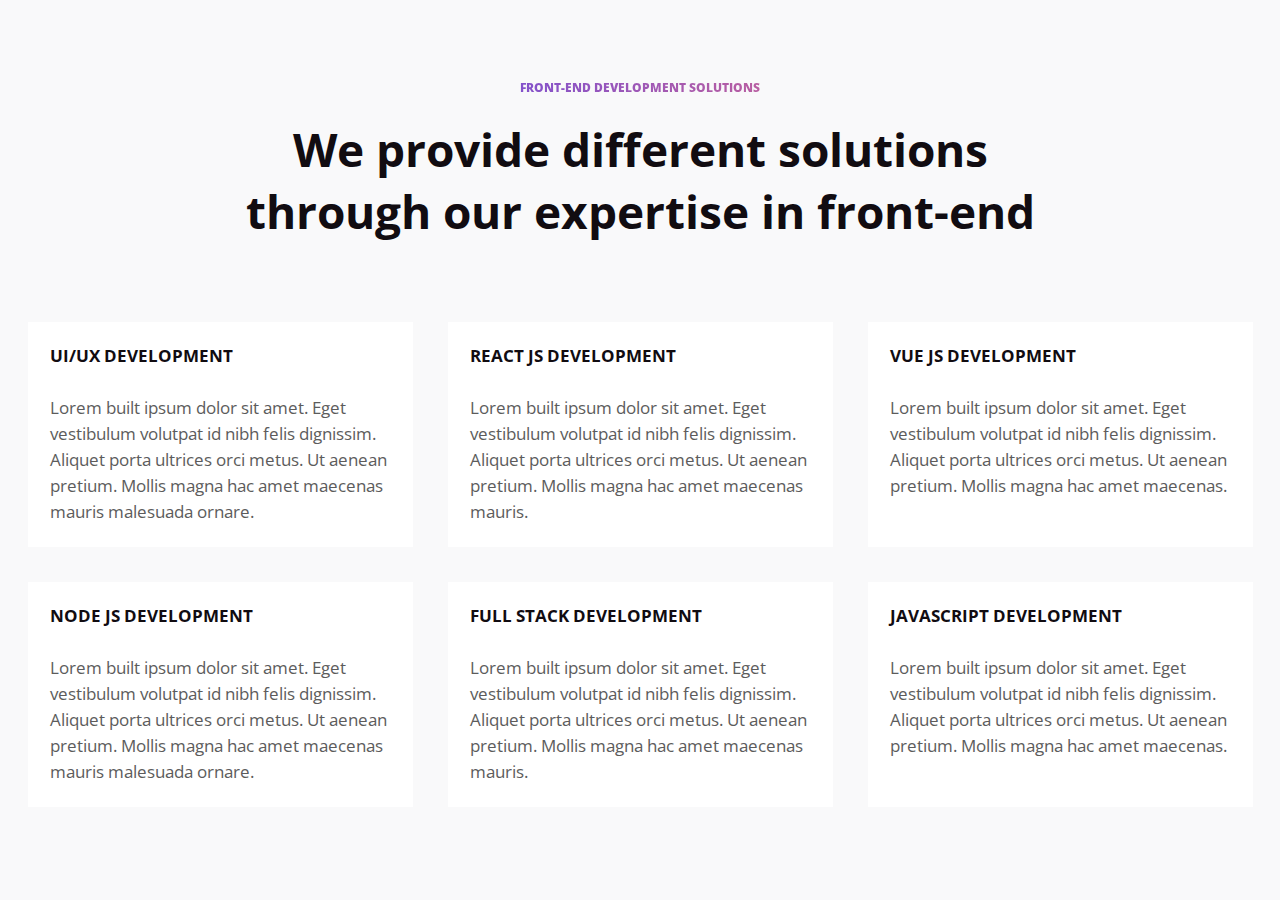
==== index.html @ cbd6dff8 "Add files via upload" ====
<!DOCTYPE html>
<html lang="en">

<head>
    <meta charset="UTF-8">
    <meta http-equiv="X-UA-Compatible" content="IE=edge">
    <meta name="viewport" content="width=device-width, initial-scale=1.0">
    <title>Document</title>
    <link rel="stylesheet" href="style.css">
</head>

<body>

    <div class="wrapper">
        <div class="wrapper__content">

            <header class="header">
                <p class="header__caption">front-end development solutions</p>
                <h1 class="header__title">We provide different solutions through our expertise in front-end</h1>
            </header>

            <main class="solutions-blocks">
                <div class="solutions-blocks__content">
                    <div class="solutions-blocks__item">
                        <h2 class="solutions-blocks__item-heading">ui/ux development</h2>
                        <p class="solutions-blocks__item-descr">Lorem built ipsum dolor sit amet. Eget vestibulum
                            volutpat id nibh felis dignissim. Aliquet porta ultrices orci metus. Ut aenean pretium.
                            Mollis magna hac amet maecenas mauris malesuada ornare.</p>
                    </div>

                    <div class="solutions-blocks__item">
                        <h2 class="solutions-blocks__item-heading">react js development</h2>
                        <p class="solutions-blocks__item-descr">Lorem built ipsum dolor sit amet. Eget vestibulum
                            volutpat id nibh felis dignissim. Aliquet porta ultrices orci metus. Ut aenean pretium.
                            Mollis magna hac amet maecenas mauris.</p>
                    </div>

                    <div class="solutions-blocks__item">
                        <h2 class="solutions-blocks__item-heading">vue js development</h2>
                        <p class="solutions-blocks__item-descr">Lorem built ipsum dolor sit amet. Eget vestibulum
                            volutpat id nibh felis dignissim. Aliquet porta ultrices orci metus. Ut aenean pretium.
                            Mollis magna hac amet maecenas.</p>
                    </div>
                </div>

                <div class="solutions-blocks__content">
                    <div class="solutions-blocks__item">
                        <h2 class="solutions-blocks__item-heading">node js development</h2>
                        <p class="solutions-blocks__item-descr">Lorem built ipsum dolor sit amet. Eget vestibulum
                            volutpat id nibh felis dignissim. Aliquet porta ultrices orci metus. Ut aenean pretium.
                            Mollis magna hac amet maecenas mauris malesuada ornare.</p>
                    </div>

                    <div class="solutions-blocks__item">
                        <h2 class="solutions-blocks__item-heading">full stack development</h2>
                        <p class="solutions-blocks__item-descr">Lorem built ipsum dolor sit amet. Eget vestibulum
                            volutpat id nibh felis dignissim. Aliquet porta ultrices orci metus. Ut aenean pretium.
                            Mollis magna hac amet maecenas mauris.</p>
                    </div>

                    <div class="solutions-blocks__item">
                        <h2 class="solutions-blocks__item-heading">javascript development</h2>
                        <p class="solutions-blocks__item-descr">Lorem built ipsum dolor sit amet. Eget vestibulum
                            volutpat id nibh felis dignissim. Aliquet porta ultrices orci metus. Ut aenean pretium.
                            Mollis magna hac amet maecenas.</p>
                    </div>
                </div>
            </main>

        </div>
    </div>

</body>

</html>
---- style.css ----
@import url('https://fonts.googleapis.com/css2?family=Open+Sans:wght@400;700;800&display=swap');
@import url("https://fonts.googleapis.com/css?family=Rubik+One&subset=latin,cyrillic");

* {
    padding: 0;
    margin: 0;
    box-sizing: border-box;
}

body {
    background-color: #F9F9FA;
}

.wrapper {
    margin-top: 80px;
    display: grid;
    justify-content: center;
}

.header {
    display: grid;
    justify-content: center;
}

.header__caption {
    font-family: 'Open Sans';
    font-weight: 800;
    font-size: 12px;
    line-height: 16px;
    text-transform: uppercase;
    background: linear-gradient(90deg, #4343FF 0%, #F96D6D 100%);
    -webkit-background-clip: text;
    -webkit-text-fill-color: transparent;
    text-align: center;
}

.header__title {
    margin-top: 22px;
    max-width: 845px;
    font-size: 46px;
    color: #110C11;
    font-family: 'Open Sans';
    font-weight: 700;
    text-align: center;
}

.solutions-blocks {
    margin-top: 80px;
}

.solutions-blocks__content {
    display: flex;
    flex-wrap: wrap;
    justify-content: center;
    gap: 35px;
    margin-bottom: 35px;
}

.solutions-blocks__item {
    background-color: #ffffff;
    padding: 22px;
    max-width: 385px;
}

.solutions-blocks__item-heading {
    font-family: 'Open Sans';
    font-size: 17px;
    font-weight: 700;
    line-height: 23px;
    color: #110C11;
    text-transform: uppercase;
}

.solutions-blocks__item-descr {
    margin-top: 28px;
    font-family: 'Open Sans';
    font-size: 17px;
    font-weight: 400;
    line-height: 26px;
    color: #5C5C5C;
}
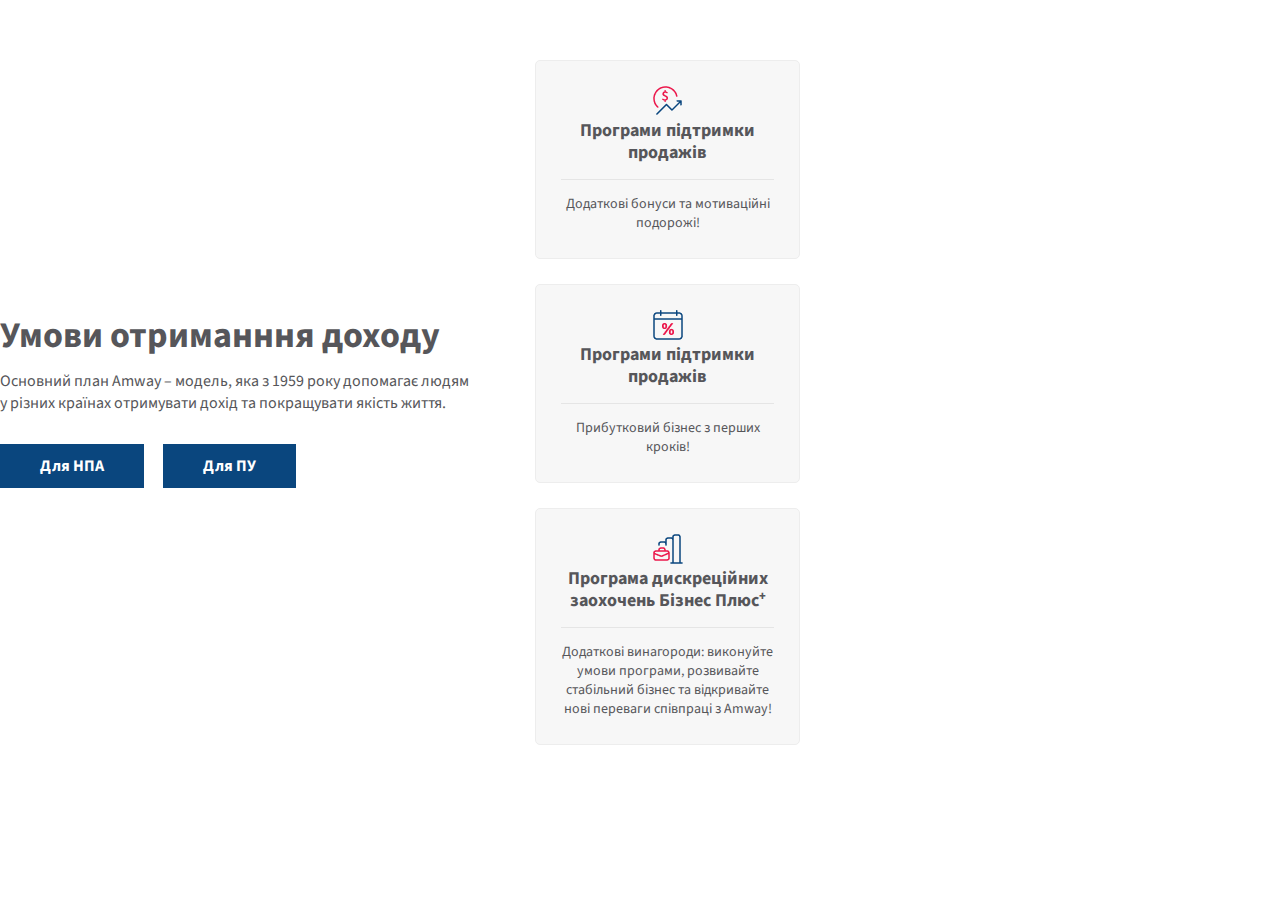
==== commit 96fcd51d: "Add files via upload" ====
--- a/index.html
+++ b/index.html
@@ -6,68 +6,53 @@
     <meta http-equiv="X-UA-Compatible" content="IE=edge">
     <meta name="viewport" content="width=device-width, initial-scale=1.0">
     <title>Document</title>
-    <link rel="stylesheet" href="style.css">
+    <link rel="stylesheet" href="assets/css/style.css">
 </head>
 
 <body>
 
     <div class="wrapper">
-        <div class="wrapper__content">
 
-            <header class="header">
-                <p class="header__caption">front-end development solutions</p>
-                <h1 class="header__title">We provide different solutions through our expertise in front-end</h1>
-            </header>
+        <main class="main">
+            <div class="main__content">
 
-            <main class="solutions-blocks">
-                <div class="solutions-blocks__content">
-                    <div class="solutions-blocks__item">
-                        <h2 class="solutions-blocks__item-heading">ui/ux development</h2>
-                        <p class="solutions-blocks__item-descr">Lorem built ipsum dolor sit amet. Eget vestibulum
-                            volutpat id nibh felis dignissim. Aliquet porta ultrices orci metus. Ut aenean pretium.
-                            Mollis magna hac amet maecenas mauris malesuada ornare.</p>
+                <section class="about-company">
+                    <div class="about-company__content">
+                        <h1 class="about-company__heading">Умови отриманння доходу</h1>
+                        <p class="about-company__descr">Основний план Amway – модель, яка з 1959 року допомагає людям у
+                            різних країнах отримувати дохід та покращувати якість життя.</p>
+                        <a class="about-company__btn" href="#" target="_blank">Для НПА</a>
+                        <a class="about-company__btn" href="#" target="_blank">Для ПУ</a>
                     </div>
+                </section>
 
-                    <div class="solutions-blocks__item">
-                        <h2 class="solutions-blocks__item-heading">react js development</h2>
-                        <p class="solutions-blocks__item-descr">Lorem built ipsum dolor sit amet. Eget vestibulum
-                            volutpat id nibh felis dignissim. Aliquet porta ultrices orci metus. Ut aenean pretium.
-                            Mollis magna hac amet maecenas mauris.</p>
+                <aside class="programs">
+                    <div class="programs__content">
+                        <div class="programs__item programs__item--order-1">
+                            <img src="assets/images/Income.png" alt="" class="programs__item-icon">
+                            <h2 class="programs__item-heading">Програми підтримки продажів</h2>
+                            <p class="programs__item-decr">Додаткові бонуси та мотиваційні подорожі!</p>
+                        </div>
+
+                        <div class="programs__item programs__item--order-2">
+                            <img src="assets/images/Discount.png" alt="" class="programs__item-icon">
+                            <h2 class="programs__item-heading">Програми підтримки продажів</h2>
+                            <p class="programs__item-decr">Прибутковий бізнес з перших кроків!</p>
+                        </div>
+
+                        <div class="programs__item programs__item--order-3">
+                            <img src="assets/images/Business.png" alt="" class="programs__item-icon">
+                            <h2 class="programs__item-heading">Програма дискреційних заохочень Бізнес Плюс⁺</h2>
+                            <p class="programs__item-decr">Додаткові винагороди: виконуйте умови програми, розвивайте
+                                стабільний бізнес та відкривайте нові переваги співпраці з Amway!</p>
+                        </div>
+
                     </div>
+                </aside>
 
-                    <div class="solutions-blocks__item">
-                        <h2 class="solutions-blocks__item-heading">vue js development</h2>
-                        <p class="solutions-blocks__item-descr">Lorem built ipsum dolor sit amet. Eget vestibulum
-                            volutpat id nibh felis dignissim. Aliquet porta ultrices orci metus. Ut aenean pretium.
-                            Mollis magna hac amet maecenas.</p>
-                    </div>
-                </div>
+            </div>
+        </main>
 
-                <div class="solutions-blocks__content">
-                    <div class="solutions-blocks__item">
-                        <h2 class="solutions-blocks__item-heading">node js development</h2>
-                        <p class="solutions-blocks__item-descr">Lorem built ipsum dolor sit amet. Eget vestibulum
-                            volutpat id nibh felis dignissim. Aliquet porta ultrices orci metus. Ut aenean pretium.
-                            Mollis magna hac amet maecenas mauris malesuada ornare.</p>
-                    </div>
-
-                    <div class="solutions-blocks__item">
-                        <h2 class="solutions-blocks__item-heading">full stack development</h2>
-                        <p class="solutions-blocks__item-descr">Lorem built ipsum dolor sit amet. Eget vestibulum
-                            volutpat id nibh felis dignissim. Aliquet porta ultrices orci metus. Ut aenean pretium.
-                            Mollis magna hac amet maecenas mauris.</p>
-                    </div>
-
-                    <div class="solutions-blocks__item">
-                        <h2 class="solutions-blocks__item-heading">javascript development</h2>
-                        <p class="solutions-blocks__item-descr">Lorem built ipsum dolor sit amet. Eget vestibulum
-                            volutpat id nibh felis dignissim. Aliquet porta ultrices orci metus. Ut aenean pretium.
-                            Mollis magna hac amet maecenas.</p>
-                    </div>
-                </div>
-            </main>
-
-        </div>
     </div>
 
 </body>
--- a/assets/css/style.css
+++ b/assets/css/style.css
@@ -0,0 +1,108 @@
+@import url('https://fonts.googleapis.com/css2?family=Open+Sans:wght@400;700;800&family=Source+Sans+Pro:wght@400;700&display=swap');
+
+* {
+    padding: 0;
+    margin: 0;
+    box-sizing: border-box;
+}
+
+.main {
+    max-width: 1440px;
+    margin: 60px auto;
+}
+
+.main__content {
+    display: flex;
+    flex-wrap: wrap;
+    gap: 60px;
+}
+
+.about-company {
+    display: flex;
+    align-items: center;
+}
+
+.about-company__content {
+    max-width: 475px;
+}
+
+.about-company__heading {
+    font-family: 'Source Sans Pro';
+    font-weight: 700;
+    font-size: 36px;
+    line-height: 38px;
+    color: #56565A;
+}
+
+.about-company__descr {
+    margin-top: 15px;
+    font-family: 'Source Sans Pro';
+    font-weight: 400;
+    font-size: 16px;
+    line-height: 22px;
+    color: #56565A;
+}
+
+.about-company__btn {
+    display: inline-block;
+    background-color: #0A467E;
+    font-family: 'Source Sans Pro';
+    font-weight: 700;
+    font-size: 16px;
+    line-height: 20px;
+    text-align: center;
+    color: #FFFFFF;
+    text-decoration: none;
+    padding: 12px 40px 12px 40px;
+    margin: 30px 15px 0px 0px;
+}
+
+.programs__content {
+    display: grid;
+    grid-template-columns: 1fr 1fr;
+    grid-template-rows: 1fr 1fr;
+    grid-template-areas: "1 3"
+        "2 3"
+        "2 3";
+    grid-gap: 25px;
+}
+
+.programs__item {
+    max-width: 265px;
+    padding: 25px;
+    text-align: center;
+    background-color: #F7F7F7;
+    border: 1px solid #EDEDED;
+    border-radius: 5px;
+}
+
+.programs__item--order-1 {
+    grid-area: 1;
+}
+
+.programs__item--order-2 {
+    grid-area: 2;
+}
+
+.programs__item--order-3 {
+    grid-area: 3;
+}
+
+.programs__item-heading {
+    font-family: 'Source Sans Pro';
+    font-size: 18px;
+    font-weight: 700;
+    line-height: 22px;
+    color: #56565A;
+    border-bottom: 1px #E5E5E5 solid;
+    padding-bottom: 15px;
+}
+
+.programs__item-decr {
+    padding-top: 15px;
+    font-family: 'Source Sans Pro';
+    font-size: 14px;
+    font-weight: 400;
+    line-height: 19px;
+    color: #56565A;
+}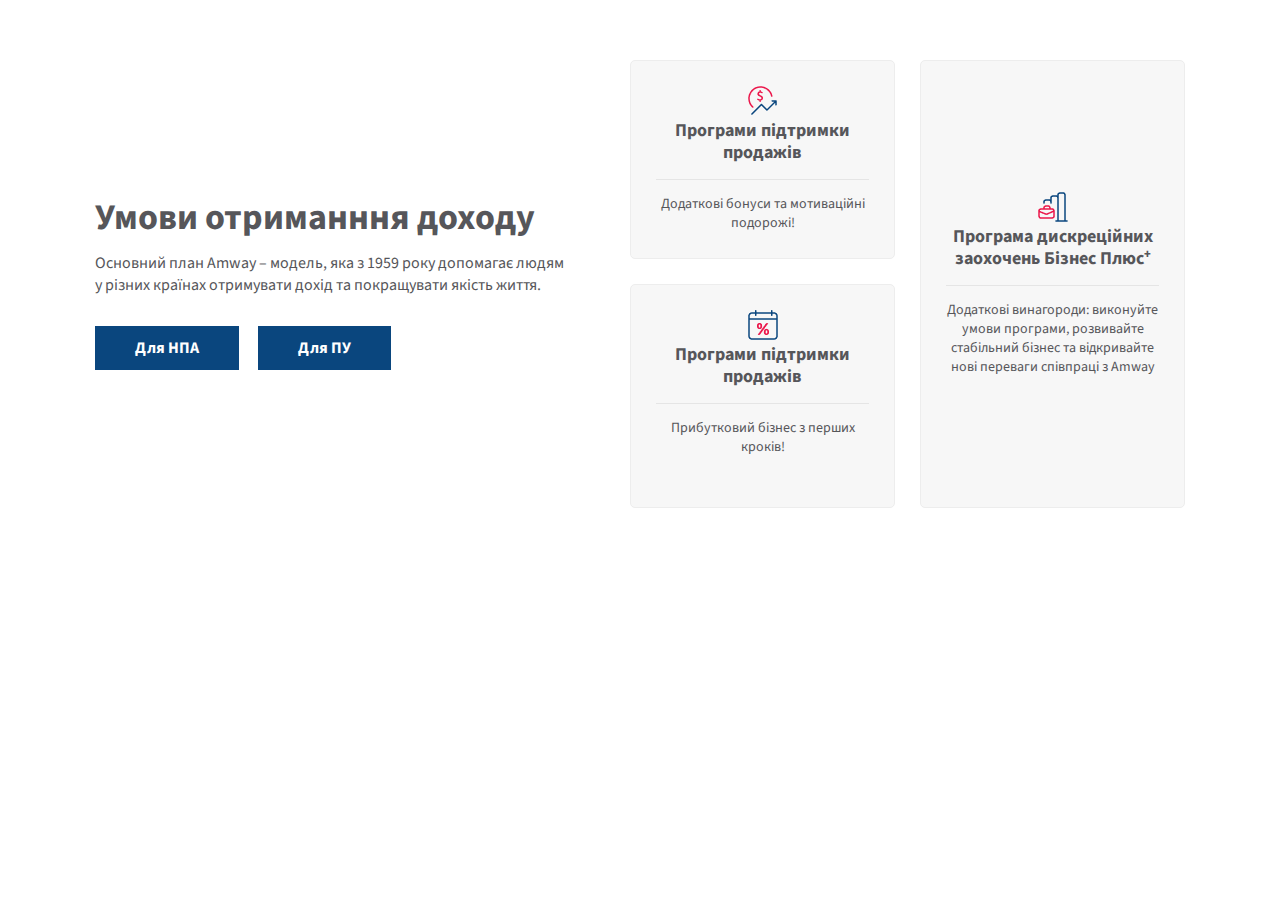
==== commit 1fa66778: "Add files via upload" ====
--- a/index.html
+++ b/index.html
@@ -28,23 +28,26 @@
 
                 <aside class="programs">
                     <div class="programs__content">
-                        <div class="programs__item programs__item--order-1">
+                        <div class="programs__item programs__item--order-a">
                             <img src="assets/images/Income.png" alt="" class="programs__item-icon">
                             <h2 class="programs__item-heading">Програми підтримки продажів</h2>
                             <p class="programs__item-decr">Додаткові бонуси та мотиваційні подорожі!</p>
                         </div>
 
-                        <div class="programs__item programs__item--order-2">
+                        <div class="programs__item programs__item--order-b">
                             <img src="assets/images/Discount.png" alt="" class="programs__item-icon">
                             <h2 class="programs__item-heading">Програми підтримки продажів</h2>
                             <p class="programs__item-decr">Прибутковий бізнес з перших кроків!</p>
                         </div>
 
-                        <div class="programs__item programs__item--order-3">
-                            <img src="assets/images/Business.png" alt="" class="programs__item-icon">
-                            <h2 class="programs__item-heading">Програма дискреційних заохочень Бізнес Плюс⁺</h2>
-                            <p class="programs__item-decr">Додаткові винагороди: виконуйте умови програми, розвивайте
-                                стабільний бізнес та відкривайте нові переваги співпраці з Amway!</p>
+                        <div class="programs__item programs__item--order-c">
+                            <div>
+                                <img src="assets/images/Business.png" alt="" class="programs__item-icon">
+                                <h2 class="programs__item-heading">Програма дискреційних заохочень Бізнес Плюс⁺</h2>
+                                <p class="programs__item-decr">Додаткові винагороди: виконуйте умови програми,
+                                    розвивайте
+                                    стабільний бізнес та відкривайте нові переваги співпраці з Amway</p>
+                            </div>
                         </div>
 
                     </div>
--- a/assets/css/style.css
+++ b/assets/css/style.css
@@ -8,7 +8,10 @@
 
 .main {
     max-width: 1440px;
-    margin: 60px auto;
+    display: flex;
+    align-items: center;
+    justify-content: center;
+    margin: 60px;
 }
 
 .main__content {
@@ -61,9 +64,9 @@
     display: grid;
     grid-template-columns: 1fr 1fr;
     grid-template-rows: 1fr 1fr;
-    grid-template-areas: "1 3"
-        "2 3"
-        "2 3";
+    grid-template-areas: "a c"
+        "b c"
+        "b c";
     grid-gap: 25px;
 }
 
@@ -76,16 +79,18 @@
     border-radius: 5px;
 }
 
-.programs__item--order-1 {
-    grid-area: 1;
+.programs__item--order-a {
+    grid-area: a;
 }
 
-.programs__item--order-2 {
-    grid-area: 2;
+.programs__item--order-b {
+    grid-area: b;
 }
 
-.programs__item--order-3 {
-    grid-area: 3;
+.programs__item--order-c {
+    grid-area: c;
+    display: grid;
+    align-items: center;
 }
 
 .programs__item-heading {
@@ -105,4 +110,15 @@
     font-weight: 400;
     line-height: 19px;
     color: #56565A;
+}
+
+@media screen and (max-width: 645px) {
+    .programs__content {
+        display: grid;
+        grid-template-columns: 1fr 1fr;
+        grid-template-rows: 1fr 1fr 1fr;
+        grid-template-areas: "a a"
+            "b b"
+            "c c"
+    }
 }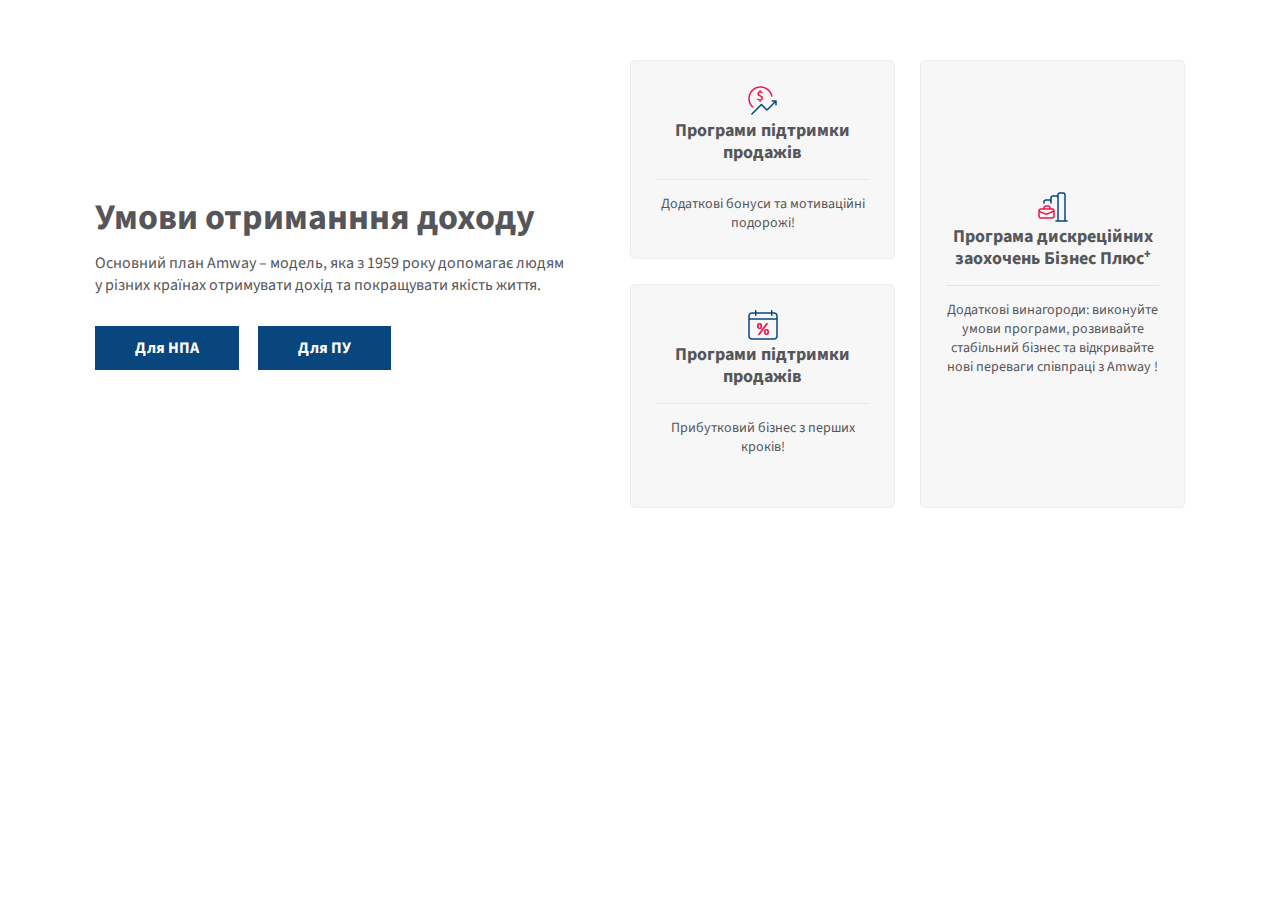
==== commit 754a2e58: "Add files via upload" ====
--- a/index.html
+++ b/index.html
@@ -46,7 +46,7 @@
                                 <h2 class="programs__item-heading">Програма дискреційних заохочень Бізнес Плюс⁺</h2>
                                 <p class="programs__item-decr">Додаткові винагороди: виконуйте умови програми,
                                     розвивайте
-                                    стабільний бізнес та відкривайте нові переваги співпраці з Amway</p>
+                                    стабільний бізнес та відкривайте нові переваги співпраці з Amway !</p>
                             </div>
                         </div>
 
--- a/assets/css/style.css
+++ b/assets/css/style.css
@@ -119,6 +119,6 @@
         grid-template-rows: 1fr 1fr 1fr;
         grid-template-areas: "a a"
             "b b"
-            "c c"
+            "c c";
     }
 }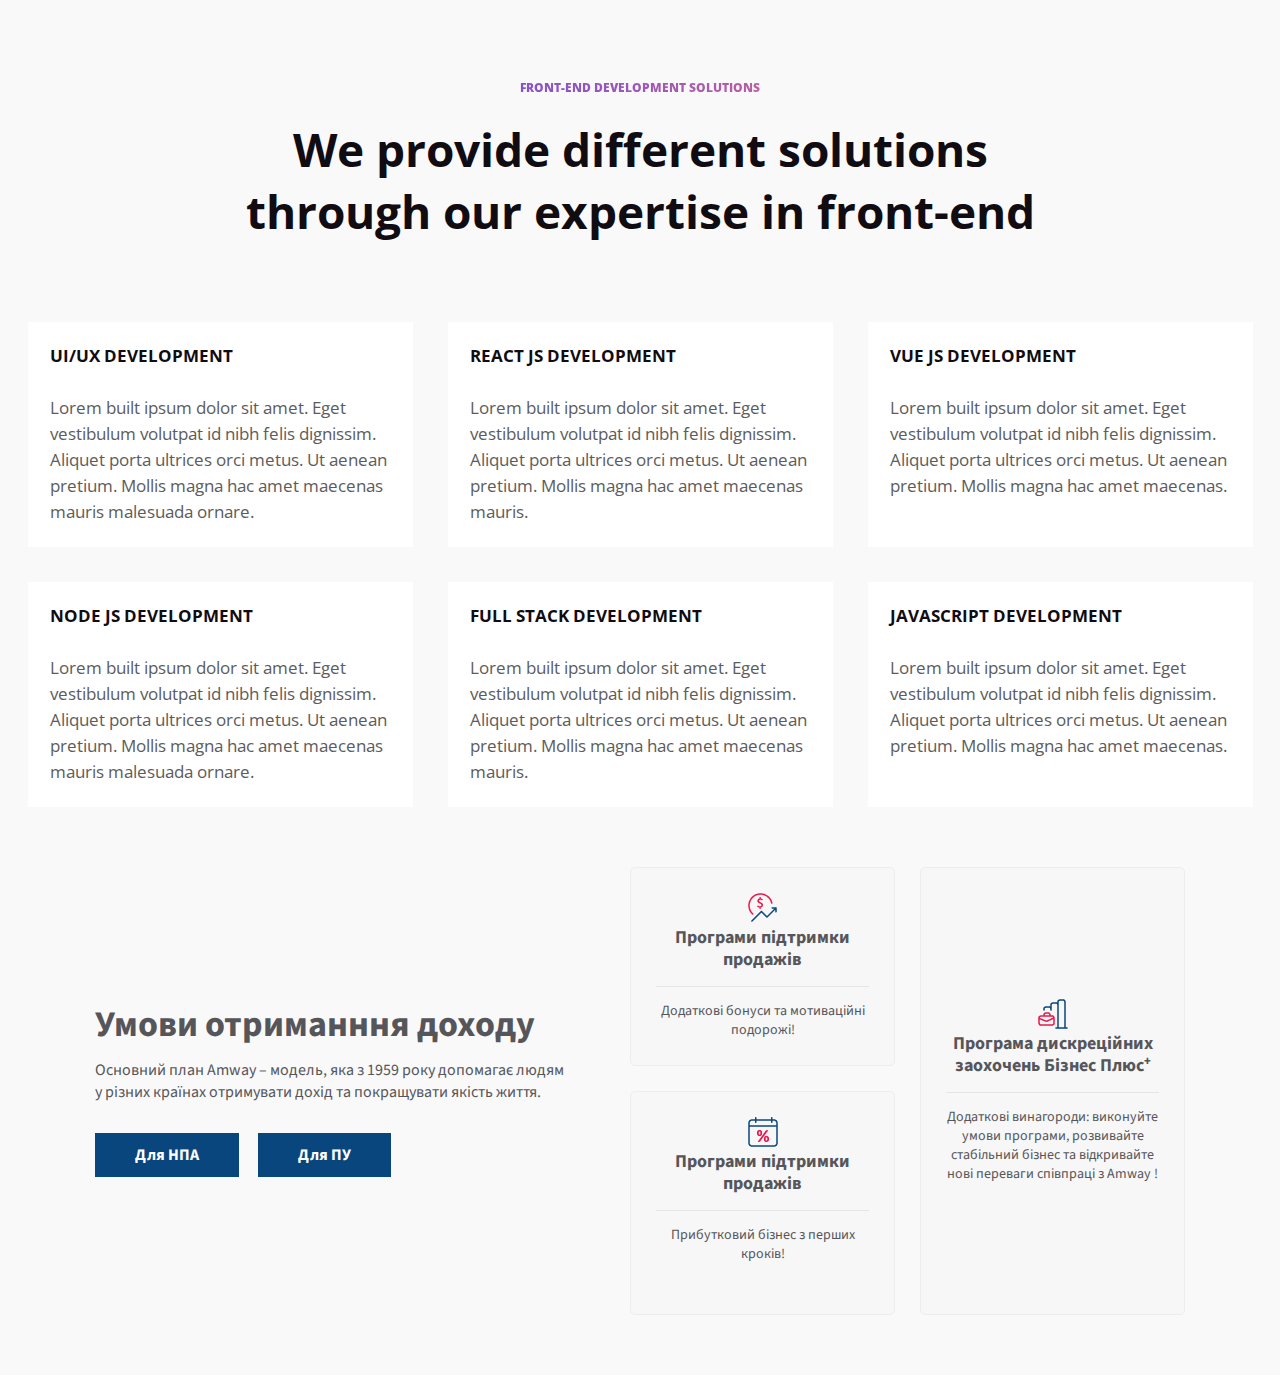
==== commit f7075418: "Сделал второй блок" ====
--- a/index.html
+++ b/index.html
@@ -6,56 +6,110 @@
     <meta http-equiv="X-UA-Compatible" content="IE=edge">
     <meta name="viewport" content="width=device-width, initial-scale=1.0">
     <title>Document</title>
-    <link rel="stylesheet" href="assets/css/style.css">
+    <link rel="stylesheet" href="style.css">
 </head>
 
 <body>
 
     <div class="wrapper">
+        <div class="wrapper__content">
 
-        <main class="main">
-            <div class="main__content">
+            <header class="header">
+                <p class="header__caption">front-end development solutions</p>
+                <h1 class="header__title">We provide different solutions through our expertise in front-end</h1>
+            </header>
 
-                <section class="about-company">
-                    <div class="about-company__content">
-                        <h1 class="about-company__heading">Умови отриманння доходу</h1>
-                        <p class="about-company__descr">Основний план Amway – модель, яка з 1959 року допомагає людям у
-                            різних країнах отримувати дохід та покращувати якість життя.</p>
-                        <a class="about-company__btn" href="#" target="_blank">Для НПА</a>
-                        <a class="about-company__btn" href="#" target="_blank">Для ПУ</a>
+            <main class="solutions-blocks">
+                <div class="solutions-blocks__content">
+                    <div class="solutions-blocks__item">
+                        <h2 class="solutions-blocks__item-heading">ui/ux development</h2>
+                        <p class="solutions-blocks__item-descr">Lorem built ipsum dolor sit amet. Eget vestibulum
+                            volutpat id nibh felis dignissim. Aliquet porta ultrices orci metus. Ut aenean pretium.
+                            Mollis magna hac amet maecenas mauris malesuada ornare.</p>
                     </div>
-                </section>
 
-                <aside class="programs">
-                    <div class="programs__content">
-                        <div class="programs__item programs__item--order-a">
-                            <img src="assets/images/Income.png" alt="" class="programs__item-icon">
-                            <h2 class="programs__item-heading">Програми підтримки продажів</h2>
-                            <p class="programs__item-decr">Додаткові бонуси та мотиваційні подорожі!</p>
+                    <div class="solutions-blocks__item">
+                        <h2 class="solutions-blocks__item-heading">react js development</h2>
+                        <p class="solutions-blocks__item-descr">Lorem built ipsum dolor sit amet. Eget vestibulum
+                            volutpat id nibh felis dignissim. Aliquet porta ultrices orci metus. Ut aenean pretium.
+                            Mollis magna hac amet maecenas mauris.</p>
+                    </div>
+
+                    <div class="solutions-blocks__item">
+                        <h2 class="solutions-blocks__item-heading">vue js development</h2>
+                        <p class="solutions-blocks__item-descr">Lorem built ipsum dolor sit amet. Eget vestibulum
+                            volutpat id nibh felis dignissim. Aliquet porta ultrices orci metus. Ut aenean pretium.
+                            Mollis magna hac amet maecenas.</p>
+                    </div>
+
+                    <div class="solutions-blocks__item">
+                        <h2 class="solutions-blocks__item-heading">node js development</h2>
+                        <p class="solutions-blocks__item-descr">Lorem built ipsum dolor sit amet. Eget vestibulum
+                            volutpat id nibh felis dignissim. Aliquet porta ultrices orci metus. Ut aenean pretium.
+                            Mollis magna hac amet maecenas mauris malesuada ornare.</p>
+                    </div>
+
+                    <div class="solutions-blocks__item">
+                        <h2 class="solutions-blocks__item-heading">full stack development</h2>
+                        <p class="solutions-blocks__item-descr">Lorem built ipsum dolor sit amet. Eget vestibulum
+                            volutpat id nibh felis dignissim. Aliquet porta ultrices orci metus. Ut aenean pretium.
+                            Mollis magna hac amet maecenas mauris.</p>
+                    </div>
+
+                    <div class="solutions-blocks__item">
+                        <h2 class="solutions-blocks__item-heading">javascript development</h2>
+                        <p class="solutions-blocks__item-descr">Lorem built ipsum dolor sit amet. Eget vestibulum
+                            volutpat id nibh felis dignissim. Aliquet porta ultrices orci metus. Ut aenean pretium.
+                            Mollis magna hac amet maecenas.</p>
+                    </div>
+                </div>
+            </main>
+
+            <section class="block2">
+                <div class="block2__content">
+
+                    <section class="about-company">
+                        <div class="about-company__content">
+                            <h1 class="about-company__heading">Умови отриманння доходу</h1>
+                            <p class="about-company__descr">Основний план Amway – модель, яка з 1959 року допомагає
+                                людям у
+                                різних країнах отримувати дохід та покращувати якість життя.</p>
+                            <a class="about-company__btn" href="#" target="_blank">Для НПА</a>
+                            <a class="about-company__btn" href="#" target="_blank">Для ПУ</a>
                         </div>
+                    </section>
 
-                        <div class="programs__item programs__item--order-b">
-                            <img src="assets/images/Discount.png" alt="" class="programs__item-icon">
-                            <h2 class="programs__item-heading">Програми підтримки продажів</h2>
-                            <p class="programs__item-decr">Прибутковий бізнес з перших кроків!</p>
+                    <aside class="programs">
+                        <div class="programs__content">
+                            <div class="programs__item programs__item--order-a">
+                                <img src="images/Income.png" alt="" class="programs__item-icon">
+                                <h2 class="programs__item-heading">Програми підтримки продажів</h2>
+                                <p class="programs__item-descr">Додаткові бонуси та мотиваційні подорожі!</p>
+                            </div>
+
+                            <div class="programs__item programs__item--order-b">
+                                <img src="images/Discount.png" alt="" class="programs__item-icon">
+                                <h2 class="programs__item-heading">Програми підтримки продажів</h2>
+                                <p class="programs__item-descr">Прибутковий бізнес з перших кроків!</p>
+                            </div>
+
+                            <div class="programs__item programs__item--order-c">
+                                <div>
+                                    <img src="images/Business.png" alt="" class="programs__item-icon">
+                                    <h2 class="programs__item-heading">Програма дискреційних заохочень Бізнес Плюс⁺</h2>
+                                    <p class="programs__item-descr">Додаткові винагороди: виконуйте умови програми,
+                                        розвивайте
+                                        стабільний бізнес та відкривайте нові переваги співпраці з Amway !</p>
+                                </div>
+                            </div>
+
                         </div>
+                    </aside>
 
-                        <div class="programs__item programs__item--order-c">
-                            <div>
-                                <img src="assets/images/Business.png" alt="" class="programs__item-icon">
-                                <h2 class="programs__item-heading">Програма дискреційних заохочень Бізнес Плюс⁺</h2>
-                                <p class="programs__item-decr">Додаткові винагороди: виконуйте умови програми,
-                                    розвивайте
-                                    стабільний бізнес та відкривайте нові переваги співпраці з Amway !</p>
-                            </div>
-                        </div>
+                </div>
+            </section>
 
-                    </div>
-                </aside>
-
-            </div>
-        </main>
-
+        </div>
     </div>
 
 </body>
--- a/style.css
+++ b/style.css
@@ -0,0 +1,199 @@
+@import url('https://fonts.googleapis.com/css2?family=Open+Sans:wght@400;700;800&display=swap');
+@import url("https://fonts.googleapis.com/css?family=Rubik+One&subset=latin,cyrillic");
+@import url('https://fonts.googleapis.com/css2?family=Open+Sans:wght@400;700;800&family=Source+Sans+Pro:wght@400;700&display=swap');
+
+* {
+    padding: 0;
+    margin: 0;
+    box-sizing: border-box;
+}
+
+body {
+    background-color: #F9F9FA;
+}
+
+.wrapper {
+    margin-top: 80px;
+    display: grid;
+    justify-content: center;
+}
+
+.header {
+    display: grid;
+    justify-content: center;
+}
+
+.header__caption {
+    font-family: 'Open Sans';
+    font-weight: 800;
+    font-size: 12px;
+    line-height: 16px;
+    text-transform: uppercase;
+    background: linear-gradient(90deg, #4343FF 0%, #F96D6D 100%);
+    -webkit-background-clip: text;
+    -webkit-text-fill-color: transparent;
+    text-align: center;
+}
+
+.header__title {
+    margin-top: 22px;
+    max-width: 845px;
+    font-size: 46px;
+    color: #110C11;
+    font-family: 'Open Sans';
+    font-weight: 700;
+    text-align: center;
+}
+
+.solutions-blocks {
+    margin-top: 80px;
+    max-width: 1440px;
+}
+
+.solutions-blocks__content {
+    display: flex;
+    flex-wrap: wrap;
+    justify-content: center;
+    gap: 35px;
+    margin-bottom: 35px;
+}
+
+.solutions-blocks__item {
+    background-color: #ffffff;
+    padding: 22px;
+    max-width: 385px;
+}
+
+.solutions-blocks__item-heading {
+    font-family: 'Open Sans';
+    font-size: 17px;
+    font-weight: 700;
+    line-height: 23px;
+    color: #110C11;
+    text-transform: uppercase;
+}
+
+.solutions-blocks__item-descr {
+    margin-top: 28px;
+    font-family: 'Open Sans';
+    font-size: 17px;
+    font-weight: 400;
+    line-height: 26px;
+    color: #5C5C5C;
+}
+
+.block2 {
+    display: flex;
+    align-items: center;
+    justify-content: center;
+    margin: 60px;
+}
+
+.block2__content {
+    display: flex;
+    flex-wrap: wrap;
+    gap: 60px;
+}
+
+.about-company {
+    display: flex;
+    align-items: center;
+}
+
+.about-company__content {
+    max-width: 475px;
+}
+
+.about-company__heading {
+    font-family: 'Source Sans Pro';
+    font-weight: 700;
+    font-size: 36px;
+    line-height: 38px;
+    color: #56565A;
+}
+
+.about-company__descr {
+    margin-top: 15px;
+    font-family: 'Source Sans Pro';
+    font-weight: 400;
+    font-size: 16px;
+    line-height: 22px;
+    color: #56565A;
+}
+
+.about-company__btn {
+    display: inline-block;
+    background-color: #0A467E;
+    font-family: 'Source Sans Pro';
+    font-weight: 700;
+    font-size: 16px;
+    line-height: 20px;
+    text-align: center;
+    color: #FFFFFF;
+    text-decoration: none;
+    padding: 12px 40px 12px 40px;
+    margin: 30px 15px 0px 0px;
+}
+
+.programs__content {
+    display: grid;
+    grid-template-columns: 1fr 1fr;
+    grid-template-rows: 1fr 1fr;
+    grid-template-areas: "a c"
+        "b c"
+        "b c";
+    grid-gap: 25px;
+}
+
+.programs__item {
+    max-width: 265px;
+    padding: 25px;
+    text-align: center;
+    background-color: #F7F7F7;
+    border: 1px solid #EDEDED;
+    border-radius: 5px;
+}
+
+.programs__item--order-a {
+    grid-area: a;
+}
+
+.programs__item--order-b {
+    grid-area: b;
+}
+
+.programs__item--order-c {
+    grid-area: c;
+    display: grid;
+    align-items: center;
+}
+
+.programs__item-heading {
+    font-family: 'Source Sans Pro';
+    font-size: 18px;
+    font-weight: 700;
+    line-height: 22px;
+    color: #56565A;
+    border-bottom: 1px #E5E5E5 solid;
+    padding-bottom: 15px;
+}
+
+.programs__item-descr {
+    padding-top: 15px;
+    font-family: 'Source Sans Pro';
+    font-size: 14px;
+    font-weight: 400;
+    line-height: 19px;
+    color: #56565A;
+}
+
+@media screen and (max-width: 645px) {
+    .programs__content {
+        display: grid;
+        grid-template-columns: 1fr 1fr;
+        grid-template-rows: 1fr 1fr 1fr;
+        grid-template-areas: "a a"
+            "b b"
+            "c c";
+    }
+}